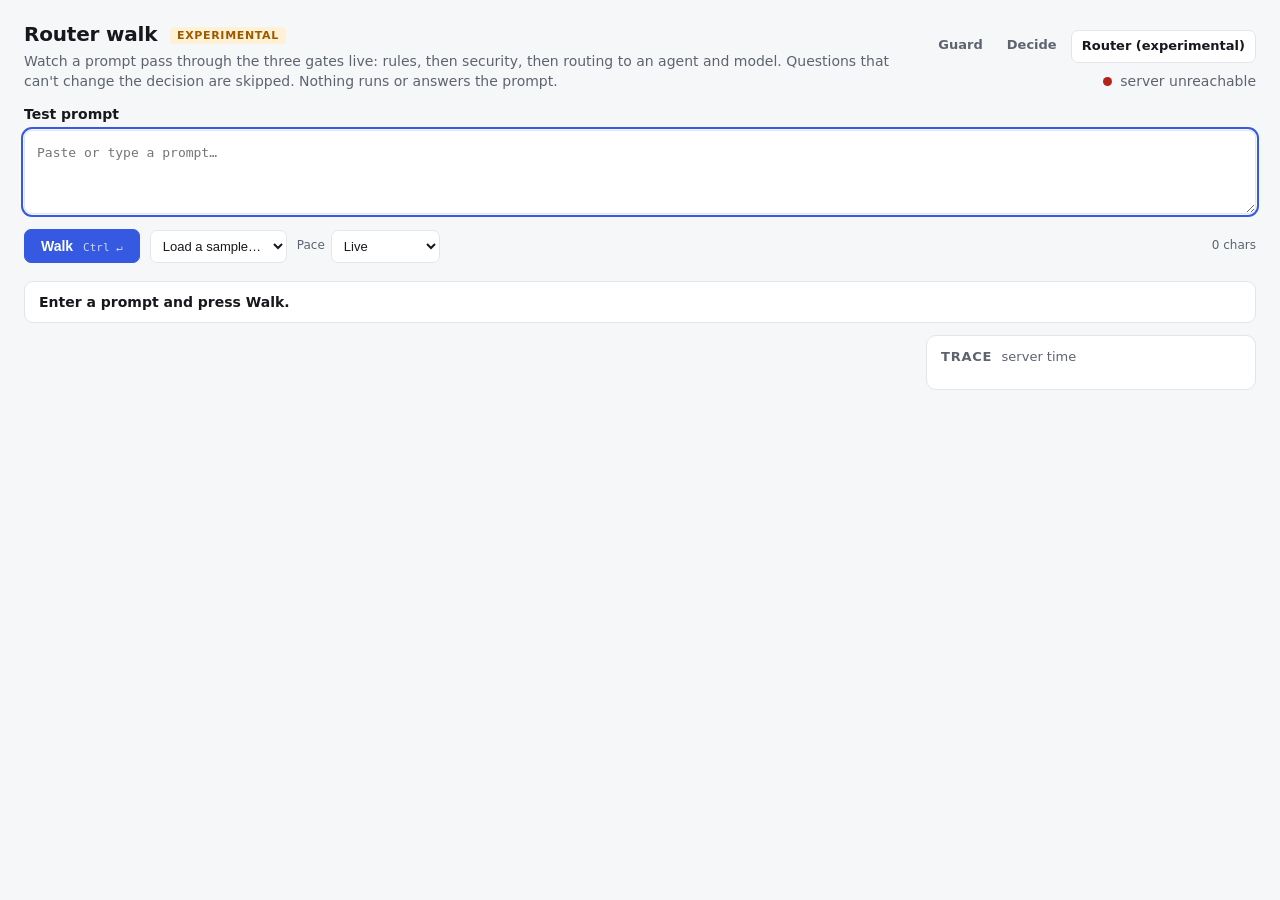
==== warden/testbed/static/walk.html @ e6495eb8 "warden: local guard and decision engine for AI agents Guard (prompt / content / outbound boundaries)" ====
<!doctype html>
<html lang="en">
<head>
<meta charset="utf-8">
<meta name="viewport" content="width=device-width, initial-scale=1">
<title>Warden Router</title>
<link rel="stylesheet" href="style.css">
<link rel="stylesheet" href="walk.css">
<link rel="icon" href="favicon.svg" type="image/svg+xml">
<script src="common.js" defer></script>
<script src="walk.js" defer></script>
</head>
<body>
<header class="top">
  <div class="brand">
    <h1>Router walk <span class="tag">experimental</span></h1>
    <p class="sub">Watch a prompt pass through the three gates live: rules, then security, then routing to an agent and model. Questions that can't change the decision are skipped. Nothing runs or answers the prompt.</p>
  </div>
  <div class="top-right">
    <nav class="nav" data-page="router"></nav>
    <div class="status" id="status"><span class="dot"></span><span id="status-text">checking lev…</span></div>
  </div>
</header>

<main>
  <section class="input">
    <label for="prompt" class="label">Test prompt</label>
    <textarea id="prompt" class="short" spellcheck="false" placeholder="Paste or type a prompt…" autofocus></textarea>
    <div class="row">
      <button id="run" type="button" class="primary">Walk <kbd>Ctrl ↵</kbd></button>
      <select id="samples" aria-label="Load a sample prompt"><option value="">Load a sample…</option></select>
      <label class="pace">Pace
        <select id="pace">
          <option value="60">Live</option>
          <option value="350">Slow motion</option>
        </select>
      </label>
      <span class="meta" id="count">0 chars</span>
    </div>
    <p class="err" id="err" hidden></p>
  </section>

  <div class="now" id="now" aria-live="polite"><span class="spinner" hidden id="spin"></span><span id="now-text">Enter a prompt and press Walk.</span><span class="clock" id="clock"></span></div>

  <div class="walk">
    <div class="board" id="board"></div>
    <aside class="trace">
      <h2>Trace <span class="hint">server time</span></h2>
      <ol id="trace"></ol>
    </aside>
  </div>
</main>
</body>
</html>
---- warden/testbed/static/style.css ----
:root {
  --bg: #f6f7f9; --panel: #ffffff; --ink: #16181d; --muted: #5d6470; --line: #e2e5ea;
  --accent: #3559e0; --accent-ink: #ffffff; --track: #eceef2;
  --ok: #1d7a46; --ok-bg: #e3f4ea; --warn: #9a5b00; --warn-bg: #fff1d6; --bad: #b42318; --bad-bg: #fde7e5;
  --info: #475467; --info-bg: #eef0f4; --local: #0f766e; --sub: #6d28d9; --free: #b45309;
  --mono: ui-monospace, "JetBrains Mono", "SFMono-Regular", Menlo, monospace;
}
@media (prefers-color-scheme: dark) {
  :root {
    --bg: #0f1115; --panel: #171a21; --ink: #e7e9ee; --muted: #9aa3b2; --line: #2a2f3a;
    --accent: #7c9cff; --accent-ink: #0f1115; --track: #232833;
    --ok: #5fd39a; --ok-bg: #12301f; --warn: #f5b84a; --warn-bg: #33270f; --bad: #ff7a6e; --bad-bg: #3a1513;
    --info: #b3bccb; --info-bg: #222733; --local: #4fd1c5; --sub: #b794f6; --free: #f6ad55;
  }
}
* { box-sizing: border-box; }
body { margin: 0; background: var(--bg); color: var(--ink); font: 14px/1.45 system-ui, -apple-system, "Segoe UI", sans-serif; }
.top { display: flex; justify-content: space-between; align-items: flex-end; gap: 16px; padding: 20px 24px 12px; max-width: 1280px; margin: 0 auto; }
h1 { margin: 0; font-size: 20px; letter-spacing: -0.01em; }
.sub { margin: 2px 0 0; color: var(--muted); }
.top-right { display: flex; flex-direction: column; align-items: flex-end; gap: 8px; }
.status { display: flex; align-items: center; gap: 8px; color: var(--muted); white-space: nowrap; }
.dot { width: 9px; height: 9px; border-radius: 50%; background: var(--muted); }
.status.up .dot { background: var(--ok); } .status.down .dot { background: var(--bad); }
main { max-width: 1280px; margin: 0 auto; padding: 0 24px 48px; }
.label { display: block; font-weight: 600; margin-bottom: 6px; }
textarea { width: 100%; min-height: 140px; resize: vertical; padding: 12px; border: 1px solid var(--line); border-radius: 8px;
  background: var(--panel); color: var(--ink); font: 13px/1.5 var(--mono); }
textarea:focus, select:focus, button:focus-visible { outline: 2px solid var(--accent); outline-offset: 1px; }
.row { display: flex; gap: 10px; align-items: center; margin-top: 10px; flex-wrap: wrap; }
button { background: var(--panel); color: var(--ink); border: 1px solid var(--line); border-radius: 7px; padding: 7px 14px; font-weight: 600; cursor: pointer; font-size: 13.5px; }
button:hover { border-color: var(--accent); }
button.primary { background: var(--accent); color: var(--accent-ink); border-color: var(--accent); padding: 8px 16px; font-size: 14px; }
button:disabled { opacity: .55; cursor: progress; }
kbd { font: 11px var(--mono); opacity: .75; margin-left: 6px; }
select { background: var(--panel); color: var(--ink); border: 1px solid var(--line); border-radius: 7px; padding: 7px 8px; font-size: 13px; max-width: 100%; }
.meta { color: var(--muted); font-size: 12px; margin-left: auto; }
.err { color: var(--bad); background: var(--bad-bg); padding: 8px 12px; border-radius: 7px; }

#out { margin-top: 22px; }
.verdict { display: grid; grid-template-columns: repeat(4, minmax(0, 1fr)); gap: 1px; background: var(--line); border: 1px solid var(--line); border-radius: 10px; overflow: hidden; }
.v-block { background: var(--panel); padding: 12px 16px; display: flex; flex-direction: column; gap: 2px; min-width: 0; }
.k { font-size: 11px; text-transform: uppercase; letter-spacing: .06em; color: var(--muted); font-weight: 600; }
.v { font-size: 18px; font-weight: 700; overflow-wrap: anywhere; }
.v.small { font-size: 13px; font-weight: 500; color: var(--muted); }
.pill { display: inline-block; padding: 1px 10px; border-radius: 999px; font-size: 15px; }
.s-allow { color: var(--ok); background: var(--ok-bg); } .s-review { color: var(--warn); background: var(--warn-bg); } .s-block { color: var(--bad); background: var(--bad-bg); }
.r-local { color: var(--local); } .r-subscription { color: var(--sub); } .r-free { color: var(--free); } .r-blocked { color: var(--bad); }
.reasons { margin: 12px 0 0; padding-left: 20px; color: var(--muted); }
.reasons li { margin: 2px 0; }
.hidden-text { margin-top: 12px; padding: 10px 12px; border-radius: 8px; background: var(--bad-bg); color: var(--bad); }
.hidden-text code { display: block; margin-top: 4px; font: 12px var(--mono); white-space: pre-wrap; overflow-wrap: anywhere; color: var(--ink); }

.grid { display: grid; grid-template-columns: repeat(4, minmax(0, 1fr)); gap: 14px; margin-top: 16px; }
.card { background: var(--panel); border: 1px solid var(--line); border-radius: 10px; padding: 14px 16px; min-width: 0; }
.card.wide { margin-top: 14px; }
h2 { margin: 0 0 10px; font-size: 13px; text-transform: uppercase; letter-spacing: .06em; color: var(--muted); }
h3 { margin: 16px 0 8px; font-size: 12px; color: var(--muted); font-weight: 600; }
.hint { font-weight: 400; text-transform: none; letter-spacing: 0; margin-left: 4px; }
.big { font-size: 20px; font-weight: 700; margin-bottom: 8px; }
.big small { font-size: 12px; color: var(--muted); font-weight: 500; margin-left: 6px; }

.bar { display: grid; grid-template-columns: minmax(0, 1fr) 90px 38px; gap: 8px; align-items: center; margin: 5px 0; font-size: 12.5px; }
.bars.two { display: grid; grid-template-columns: repeat(2, minmax(0, 1fr)); column-gap: 24px; }
.bar .name { overflow: hidden; text-overflow: ellipsis; white-space: nowrap; }
.track { height: 6px; background: var(--track); border-radius: 3px; overflow: hidden; }
.fill { display: block; height: 100%; background: var(--accent); border-radius: 3px; }
.fill.warn { background: var(--warn); } .fill.bad { background: var(--bad); } .fill.ok { background: var(--ok); }
.num { text-align: right; font-variant-numeric: tabular-nums; color: var(--muted); font-size: 12px; }

.dim { margin: 0 0 10px; }
.dim-head { display: flex; justify-content: space-between; font-size: 12.5px; }
.dim-head b { font-weight: 600; }
.scale { position: relative; height: 6px; background: var(--track); border-radius: 3px; margin: 5px 0 3px; }
.scale .fill { position: absolute; left: 0; top: 0; }
.dim-text { font-size: 12px; color: var(--muted); }

.chips { display: flex; flex-wrap: wrap; gap: 6px; }
.chip { border: 1px solid var(--line); border-radius: 999px; padding: 3px 10px; font-size: 12.5px; display: inline-flex; gap: 6px; align-items: baseline; }
.chip.primary { border-color: var(--accent); color: var(--accent); font-weight: 600; }
.chip .p { color: var(--muted); font-size: 11px; font-weight: 400; }

.need { display: flex; justify-content: space-between; align-items: center; padding: 6px 0; border-bottom: 1px solid var(--line); font-size: 13px; }
.need:last-child { border-bottom: 0; }
.yes { color: var(--ok); font-weight: 700; } .no { color: var(--muted); }

.scroll { overflow-x: auto; }
.tbl { width: 100%; border-collapse: collapse; font-size: 12.5px; }
.tbl th { text-align: left; font-weight: 600; color: var(--muted); padding: 6px 8px; border-bottom: 1px solid var(--line); white-space: nowrap; }
.tbl td { padding: 7px 8px; border-bottom: 1px solid var(--line); vertical-align: top; }
.tbl tr:last-child td { border-bottom: 0; }
.tbl .n { text-align: right; font-variant-numeric: tabular-nums; }
.tbl code { font: 11.5px var(--mono); white-space: pre-wrap; overflow-wrap: anywhere; }
.tbl tr.chosen td { background: color-mix(in srgb, var(--accent) 10%, transparent); font-weight: 600; }
.tbl tr.ineligible td { opacity: .5; }
.sev { display: inline-block; font-size: 11px; font-weight: 700; text-transform: uppercase; padding: 1px 7px; border-radius: 4px; letter-spacing: .03em; }
.sev-critical, .sev-high { color: var(--bad); background: var(--bad-bg); }
.sev-medium { color: var(--warn); background: var(--warn-bg); }
.sev-low, .sev-info { color: var(--info); background: var(--info-bg); }
.src { font: 11px var(--mono); color: var(--muted); }
.detail { color: var(--muted); font-size: 12px; }
.empty { color: var(--muted); }
.raw summary { cursor: pointer; font-weight: 600; color: var(--muted); }
.raw pre { font: 11.5px/1.45 var(--mono); overflow: auto; max-height: 520px; margin: 10px 0 0; }

@media (max-width: 1000px) { .grid { grid-template-columns: repeat(2, minmax(0, 1fr)); } }
@media (max-width: 640px) {
  .top { flex-direction: column; align-items: flex-start; padding: 16px; }
  .top-right { align-items: flex-start; }
  main { padding: 0 16px 40px; }
  .grid, .verdict, .bars.two { grid-template-columns: minmax(0, 1fr); }
  .meta { margin-left: 0; }
}

/* Gates (shared by both pages) */
.grid.three { grid-template-columns: repeat(3, minmax(0, 1fr)); }
.gates { display: grid; grid-template-columns: repeat(3, minmax(0, 1fr)); gap: 10px; margin-top: 14px; }
.gatecard { border: 1px solid var(--line); border-radius: 9px; padding: 10px 12px; background: var(--panel); display: flex; flex-direction: column; gap: 2px; font-size: 13px; }
.gatecard b { font-size: 11px; text-transform: uppercase; letter-spacing: .06em; color: var(--muted); }
.gatecard span:nth-child(2) { font-weight: 700; text-transform: uppercase; }
.gatecard.g-allow span:nth-child(2), .gatecard.g-done span:nth-child(2) { color: var(--ok); }
.gatecard.g-review span:nth-child(2) { color: var(--warn); }
.gatecard.g-block { border-color: var(--bad); background: var(--bad-bg); }
.gatecard.g-block span:nth-child(2) { color: var(--bad); }
.gatecard.skipped { opacity: .5; border-style: dashed; }
.gatecard.skipped span { font-weight: 400; text-transform: none; color: var(--muted); }
@media (max-width: 1000px) { .grid.three { grid-template-columns: minmax(0, 1fr); } }
@media (max-width: 640px) { .gates { grid-template-columns: minmax(0, 1fr); } }

/* warden test bed */
.seg { display: inline-flex; border: 1px solid var(--line); border-radius: 8px; overflow: hidden; margin-bottom: 6px; }
.seg button { border: 0; border-radius: 0; background: var(--panel); color: var(--muted); padding: 7px 16px; }
.seg button + button { border-left: 1px solid var(--line); }
.seg button[aria-checked="true"] { background: var(--accent); color: var(--accent-ink); }
.hint-line { margin: 0 0 12px; color: var(--muted); font-size: 12.5px; }
.check { display: inline-flex; align-items: center; gap: 6px; color: var(--muted); font-size: 12.5px; }
.cli { margin: 8px 0 0; font: 12px var(--mono); color: var(--muted); overflow-wrap: anywhere; }
.redacted { font: 12.5px/1.5 var(--mono); white-space: pre-wrap; overflow-wrap: anywhere; background: var(--bg); border: 1px solid var(--line); border-radius: 7px; padding: 10px 12px; margin: 0 0 10px; max-height: 320px; overflow: auto; }
.feedback .row { margin-top: 0; }
.feedback input[type=text] { flex: 1; min-width: 160px; background: var(--panel); color: var(--ink); border: 1px solid var(--line); border-radius: 7px; padding: 7px 10px; font-size: 13px; }
.meta-l { color: var(--muted); font-size: 12.5px; margin-left: 6px; }
.form-grid { display: grid; grid-template-columns: 170px minmax(0, 1fr); gap: 8px 14px; align-items: center; margin: 12px 0 14px; }
.form-grid .label { margin: 0; }
.form-grid input[type=text], .form-grid select { background: var(--panel); color: var(--ink); border: 1px solid var(--line); border-radius: 7px; padding: 7px 10px; font-size: 13.5px; width: 100%; }
.form-grid textarea { min-height: 90px; }
textarea:disabled { opacity: .45; }
.verdict.three-col { grid-template-columns: repeat(3, minmax(0, 1fr)); }
.tag { font-size: 11px; font-weight: 700; text-transform: uppercase; letter-spacing: .06em; color: var(--warn); background: var(--warn-bg); padding: 2px 7px; border-radius: 4px; vertical-align: middle; margin-left: 6px; }
td.conf { width: 220px; }
td.conf .bar { grid-template-columns: 0 1fr 38px; margin: 0; }
.gatecard.g-allow span:nth-child(2) { color: var(--ok); }
@media (max-width: 640px) { .form-grid { grid-template-columns: minmax(0, 1fr); } .verdict.three-col { grid-template-columns: minmax(0, 1fr); } }
---- warden/testbed/static/walk.css ----
/* Matrix walk. Builds on the tokens in style.css. */
:root { --heat: var(--accent); --heat-bad: var(--bad); --pend: var(--track); }

.nav { display: flex; gap: 4px; }
.nav a { white-space: nowrap; color: var(--muted); text-decoration: none; padding: 6px 10px; border-radius: 7px; font-weight: 600; font-size: 13px; }
.nav a[aria-current="page"] { color: var(--ink); background: var(--panel); border: 1px solid var(--line); }
.nav a:hover { color: var(--ink); }
textarea.short { min-height: 84px; }
.pace { display: inline-flex; align-items: center; gap: 6px; color: var(--muted); font-size: 12px; }

.now { display: flex; align-items: center; gap: 10px; margin: 18px 0 12px; padding: 10px 14px; border: 1px solid var(--line);
  border-radius: 9px; background: var(--panel); font-weight: 600; min-height: 42px; position: sticky; top: 8px; z-index: 5; }
.now .clock { margin-left: auto; font: 12px var(--mono); color: var(--muted); font-weight: 400; }
.spinner { width: 12px; height: 12px; border-radius: 50%; border: 2px solid var(--line); border-top-color: var(--accent); animation: spin .7s linear infinite; flex: none; }
@keyframes spin { to { transform: rotate(360deg); } }

.walk { display: grid; grid-template-columns: minmax(0, 1fr) 330px; gap: 16px; align-items: start; }
.trace { position: sticky; top: 66px; background: var(--panel); border: 1px solid var(--line); border-radius: 10px; padding: 12px 14px; max-height: calc(100vh - 84px); overflow: auto; }
.trace ol { list-style: none; margin: 0; padding: 0; font: 11.5px/1.5 var(--mono); }
.trace li { display: grid; grid-template-columns: 62px minmax(0, 1fr); gap: 8px; padding: 2px 0; border-bottom: 1px dashed var(--line); animation: fadein .25s ease; }
.trace li .t { color: var(--muted); text-align: right; }
.trace li.bad { color: var(--bad); } .trace li.warn { color: var(--warn); } .trace li.ok { color: var(--ok); }
.trace li.st { color: var(--accent); font-weight: 700; border-bottom: 0; padding-top: 6px; }

/* Stage stepper */
.board { position: relative; padding-left: 34px; }
.board::before { content: ""; position: absolute; left: 11px; top: 14px; bottom: 14px; width: 2px; background: var(--line); }
.stage { position: relative; background: var(--panel); border: 1px solid var(--line); border-radius: 10px; padding: 12px 14px 14px; margin-bottom: 12px;
  transition: border-color .25s, box-shadow .25s, opacity .25s; opacity: .55; }
.stage::before { content: attr(data-n); position: absolute; left: -34px; top: 10px; width: 24px; height: 24px; border-radius: 50%;
  background: var(--bg); border: 2px solid var(--line); color: var(--muted); font: 700 11px/20px system-ui; text-align: center; transition: all .25s; }
.stage.active { opacity: 1; border-color: var(--accent); box-shadow: 0 0 0 3px color-mix(in srgb, var(--accent) 18%, transparent); }
.stage.active::before { border-color: var(--accent); color: var(--accent); background: var(--panel); }
.stage.done { opacity: 1; }
.stage.done::before { background: var(--accent); border-color: var(--accent); color: var(--accent-ink); content: "✓"; }
.stage.skipped { opacity: .4; }
.stage-head { display: flex; align-items: baseline; gap: 10px; margin-bottom: 10px; }
.stage-head h2 { margin: 0; }
.stage-head .sub2 { color: var(--muted); font-size: 12px; }
.stage-head .ms { margin-left: auto; font: 11.5px var(--mono); color: var(--muted); }

/* Tiles (choice / noul / rule families) */
.tiles { display: grid; grid-template-columns: repeat(4, minmax(0, 1fr)); gap: 6px; }
.tiles.cols-3 { grid-template-columns: repeat(3, minmax(0, 1fr)); }
.tiles.cols-8 { grid-template-columns: repeat(8, minmax(0, 1fr)); }
.tile { --p: 0; position: relative; border: 1px solid var(--line); border-radius: 7px; padding: 7px 8px; min-height: 48px; overflow: hidden;
  background: color-mix(in srgb, var(--heat) calc(var(--p) * 70%), var(--panel)); transition: background .45s ease, border-color .3s, transform .3s; }
.tile .tl { font-size: 12px; font-weight: 600; line-height: 1.25; display: block; overflow-wrap: anywhere; }
.tile .tv { font: 11px var(--mono); color: var(--muted); display: block; margin-top: 3px; }
.tile.hot .tv { color: var(--ink); }
.tile.win { border-color: var(--accent); border-width: 2px; padding: 6px 7px; transform: scale(1.03); }
.tile.win::after { content: "◆"; position: absolute; right: 6px; top: 4px; color: var(--accent); font-size: 10px; }
.tile.risk { background: color-mix(in srgb, var(--heat-bad) calc(var(--p) * 75%), var(--panel)); }
.tile.risk.win { border-color: var(--bad); }
.tile.risk.win::after { color: var(--bad); content: "!"; font-weight: 800; }
.tile.yes { border-color: var(--ok); }
.tile.clean .tv { color: var(--ok); }
.tile.sev-critical, .tile.sev-high { border-color: var(--bad); background: var(--bad-bg); }
.tile.sev-medium { border-color: var(--warn); background: var(--warn-bg); }
.tile.sev-low, .tile.sev-info { border-color: var(--info); }
.asking { animation: pulse 0.9s ease-in-out infinite; }
@keyframes pulse { 0%, 100% { box-shadow: 0 0 0 0 color-mix(in srgb, var(--accent) 0%, transparent); }
  50% { box-shadow: 0 0 0 3px color-mix(in srgb, var(--accent) 45%, transparent); } }
@keyframes fadein { from { opacity: 0; transform: translateY(-2px); } to { opacity: 1; transform: none; } }

/* Dimension matrix: rows = dimensions, columns = levels */
.dmx { display: grid; grid-template-columns: 130px repeat(5, minmax(0, 1fr)) 54px; gap: 4px; align-items: stretch; }
.dmx .h { font: 600 10.5px system-ui; color: var(--muted); text-transform: uppercase; letter-spacing: .05em; text-align: center; padding-bottom: 2px; }
.dmx .rl { font-size: 12.5px; font-weight: 600; display: flex; align-items: center; border-radius: 6px; padding: 0 6px; }
.dmx .cell { --p: 0; border-radius: 5px; border: 1px solid var(--line); min-height: 34px; padding: 3px 5px; font: 10.5px/1.25 system-ui; color: var(--muted);
  background: color-mix(in srgb, var(--heat) calc(var(--p) * 80%), var(--panel)); transition: background .45s; overflow: hidden; }
.dmx .cell.argmax { border-color: var(--accent); color: var(--ink); }
.dmx .sc { font: 700 13px var(--mono); display: flex; align-items: center; justify-content: flex-end; }
.dmx .ev { grid-column: 2 / 7; height: 6px; position: relative; background: var(--track); border-radius: 3px; margin: -1px 0 6px; }
.dmx .ev i { position: absolute; top: -3px; width: 12px; height: 12px; border-radius: 50%; background: var(--accent); border: 2px solid var(--panel);
  left: calc(var(--x, 0) * 100% - 6px); transition: left .5s ease; opacity: 0; }
.dmx .ev.on i { opacity: 1; }
.dmx .spacer { grid-column: 1; } .dmx .spacer2 { grid-column: 7; }

/* Chunk sweep */
.chunks { display: flex; gap: 4px; margin-top: 10px; align-items: center; flex-wrap: wrap; }
.chunks .lbl { font-size: 12px; color: var(--muted); margin-right: 6px; }
.chunks .c { --p: 0; width: 34px; height: 22px; border-radius: 4px; border: 1px solid var(--line); font: 10px/20px var(--mono); text-align: center;
  background: color-mix(in srgb, var(--heat-bad) calc(var(--p) * 80%), var(--panel)); transition: background .4s; }

/* Verdict gate */
.gate { display: grid; grid-template-columns: repeat(3, minmax(0, 1fr)); gap: 8px; }
.gate div { border: 1px solid var(--line); border-radius: 8px; padding: 12px; text-align: center; font-weight: 800; letter-spacing: .08em; color: var(--muted); transition: all .35s; }
.gate div small { display: block; font-weight: 500; letter-spacing: 0; font-size: 11.5px; margin-top: 2px; }
.gate .lit.allow { color: var(--ok); background: var(--ok-bg); border-color: var(--ok); transform: scale(1.03); }
.gate .lit.review { color: var(--warn); background: var(--warn-bg); border-color: var(--warn); transform: scale(1.03); }
.gate .lit.block { color: var(--bad); background: var(--bad-bg); border-color: var(--bad); transform: scale(1.03); }
.gate-why { margin: 8px 0 0; font-size: 12px; color: var(--muted); }

/* Routing matrix */
.rmx { width: 100%; border-collapse: separate; border-spacing: 0 4px; font-size: 12.5px; }
.rmx th { text-align: left; font-weight: 600; color: var(--muted); padding: 2px 8px; font-size: 11px; text-transform: uppercase; letter-spacing: .05em; white-space: nowrap; }
.rmx td { padding: 7px 8px; background: var(--bg); border-top: 1px solid var(--line); border-bottom: 1px solid var(--line); transition: background .35s, opacity .35s; }
.rmx td:first-child { border-left: 1px solid var(--line); border-radius: 7px 0 0 7px; font-weight: 600; }
.rmx td:last-child { border-right: 1px solid var(--line); border-radius: 0 7px 7px 0; }
.rmx tr.pending td { opacity: .35; }
.rmx tr.scoring td { background: color-mix(in srgb, var(--accent) 10%, var(--panel)); }
.rmx tr.muted td { opacity: .45; }
.rmx tr.out td { opacity: .5; text-decoration: line-through; text-decoration-color: var(--bad); }
.rmx tr.out td.why { text-decoration: none; color: var(--bad); }
.rmx tr.win td { background: color-mix(in srgb, var(--accent) 16%, var(--panel)); border-color: var(--accent); }
.rmx .n { text-align: right; font-variant-numeric: tabular-nums; }
.capbar { display: inline-block; vertical-align: middle; position: relative; height: 10px; width: 120px; background: var(--track); border-radius: 5px; }
.capbar .c { position: absolute; left: 0; top: 0; bottom: 0; border-radius: 5px; background: var(--ok); width: 0; transition: width .5s ease; }
.capbar .c.short { background: var(--warn); }
.capbar .nd { position: absolute; top: -3px; bottom: -3px; width: 2px; background: var(--ink); left: 0; transition: left .5s ease; }
.fitbar { display: inline-block; height: 8px; border-radius: 4px; background: var(--accent); vertical-align: middle; margin-right: 6px; width: 0; transition: width .5s ease; }
.decision { margin-top: 10px; padding: 12px 14px; border-radius: 9px; border: 1px dashed var(--line); font-weight: 700; font-size: 16px; color: var(--muted); }
.decision.local { border: 1px solid var(--local); color: var(--local); background: color-mix(in srgb, var(--local) 10%, var(--panel)); }
.decision.subscription { border: 1px solid var(--sub); color: var(--sub); background: color-mix(in srgb, var(--sub) 10%, var(--panel)); }
.decision.free { border: 1px solid var(--free); color: var(--free); background: color-mix(in srgb, var(--free) 10%, var(--panel)); }
.decision.blocked { border: 1px solid var(--bad); color: var(--bad); background: var(--bad-bg); }
.decision ul { margin: 6px 0 0; padding-left: 18px; font-weight: 400; font-size: 12.5px; color: var(--muted); }
.scroll-x { overflow-x: auto; }

@media (max-width: 1100px) { .walk { grid-template-columns: minmax(0, 1fr); } .trace { position: static; max-height: 320px; } }
@media (max-width: 700px) {
  .tiles, .tiles.cols-8 { grid-template-columns: repeat(2, minmax(0, 1fr)); }
  .tiles.cols-3 { grid-template-columns: minmax(0, 1fr); }
  .dmx { grid-template-columns: 82px repeat(5, minmax(0, 1fr)) 40px; }
  .dmx .cell { font-size: 0; min-height: 26px; }
  .board { padding-left: 0; } .board::before, .stage::before { display: none; }
  .nav { align-self: stretch; }
}
@media (prefers-reduced-motion: reduce) { *, *::before, *::after { animation: none !important; transition: none !important; } }

/* Gated board */
.tiles.cols-5 { grid-template-columns: repeat(5, minmax(0, 1fr)); }
.gatehead { display: flex; align-items: baseline; gap: 12px; margin: 18px 0 8px; font: 700 12px system-ui; text-transform: uppercase;
  letter-spacing: .08em; color: var(--muted); position: relative; }
.gatehead:first-child { margin-top: 0; }
.gatehead .gstat { font: 500 11.5px var(--mono); text-transform: none; letter-spacing: 0; }
.gatehead.on { color: var(--ink); }
.gatehead.passed .gstat { color: var(--ok); }
.gatehead.stopped { color: var(--bad); } .gatehead.stopped .gstat { color: var(--bad); font-weight: 700; }
.gatehead.skippedgate { opacity: .55; }
.skipnote { margin: -4px 0 8px; font-size: 12px; color: var(--muted); font-style: italic; }
.stage.skipped .stage-body { display: none; }
.stage.skipped::before { content: "–"; }
.tile.big-tile { min-height: 64px; max-width: 320px; }
.tile.big-tile .tv { font-size: 15px; font-weight: 700; }
.minichips { display: flex; flex-wrap: wrap; gap: 3px; }
.minichips span { font-size: 11px; padding: 1px 6px; border-radius: 4px; border: 1px solid var(--line); color: var(--muted); white-space: nowrap; }
.minichips span.hit { border-color: var(--accent); color: var(--accent); font-weight: 700; }
.rmx.agents td { vertical-align: top; }
.chunks .c.skipc { opacity: .3; text-decoration: line-through; }
.decision .via { font: 500 12.5px var(--mono); margin-top: 4px; }
@media (max-width: 700px) { .tiles.cols-5 { grid-template-columns: repeat(2, minmax(0, 1fr)); } }
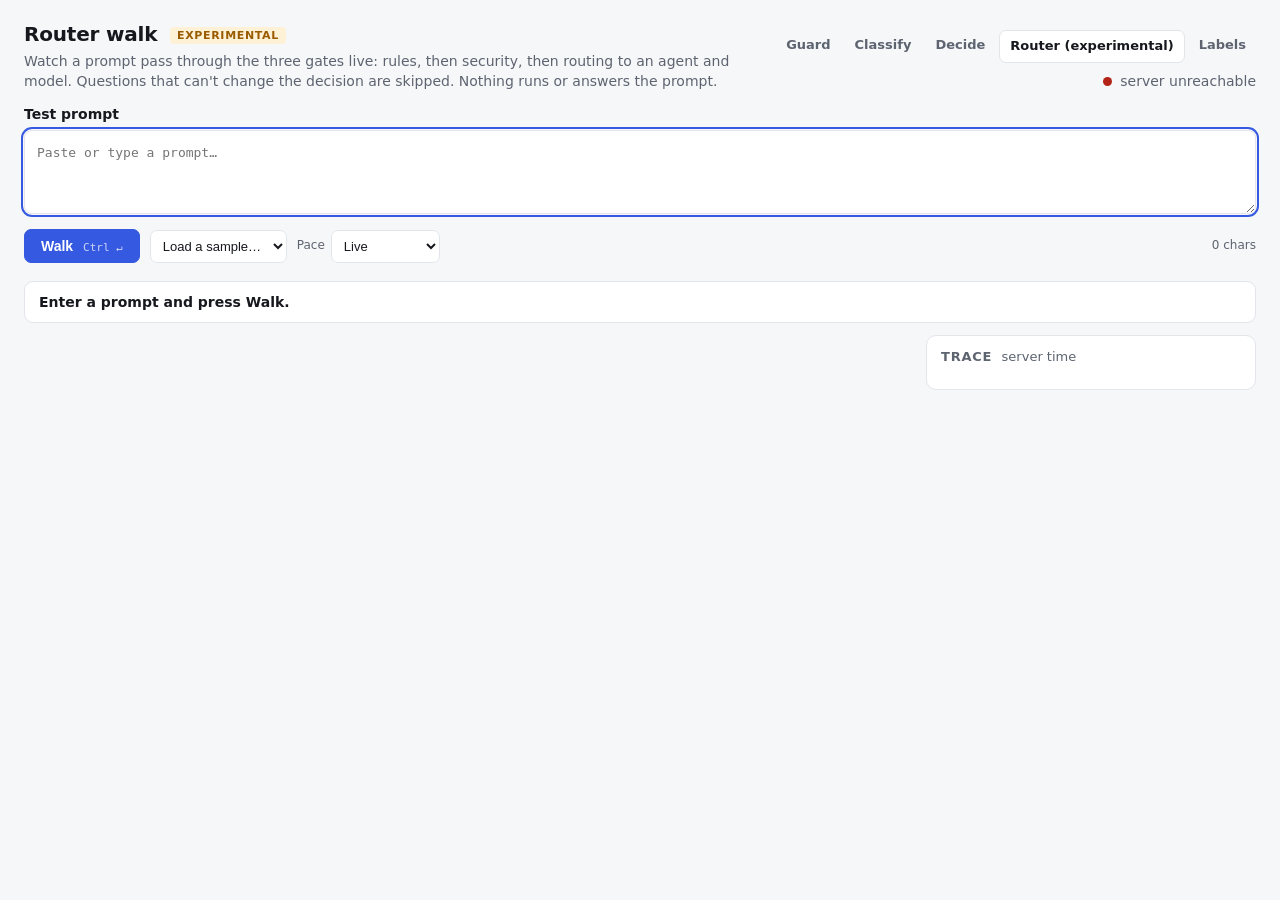
==== commit 6415f887: "routing labels: seed set, label page, router feedback, eval script - evals/routing/seed.jsonl: 100 p" ====
--- a/warden/testbed/static/walk.html
+++ b/warden/testbed/static/walk.html
@@ -49,6 +49,17 @@
       <ol id="trace"></ol>
     </aside>
   </div>
+
+  <article class="card wide feedback" id="rfb" hidden>
+    <h2>Was this route right? <span class="hint">saved as a routing label (text included); see Labels</span></h2>
+    <div class="row" id="rfb-tier"></div>
+    <div class="row" id="rfb-wf"></div>
+    <div class="row">
+      <input type="text" id="rfb-note" placeholder="optional note" maxlength="500" aria-label="Routing feedback note">
+      <button type="button" id="rfb-save" class="primary">Save label</button>
+    </div>
+    <p class="detail" id="rfb-msg"></p>
+  </article>
 </main>
 </body>
 </html>
--- a/warden/testbed/static/style.css
+++ b/warden/testbed/static/style.css
@@ -150,3 +150,7 @@
 td.conf .bar { grid-template-columns: 0 1fr 38px; margin: 0; }
 .gatecard.g-allow span:nth-child(2) { color: var(--ok); }
 @media (max-width: 640px) { .form-grid { grid-template-columns: minmax(0, 1fr); } .verdict.three-col { grid-template-columns: minmax(0, 1fr); } }
+button.fb[aria-pressed="true"] { background: var(--accent); color: var(--accent-ink); border-color: var(--accent); }
+button.fb:disabled { cursor: not-allowed; }
+#controls .row { flex-wrap: wrap; }
+#all tbody tr { cursor: pointer; }
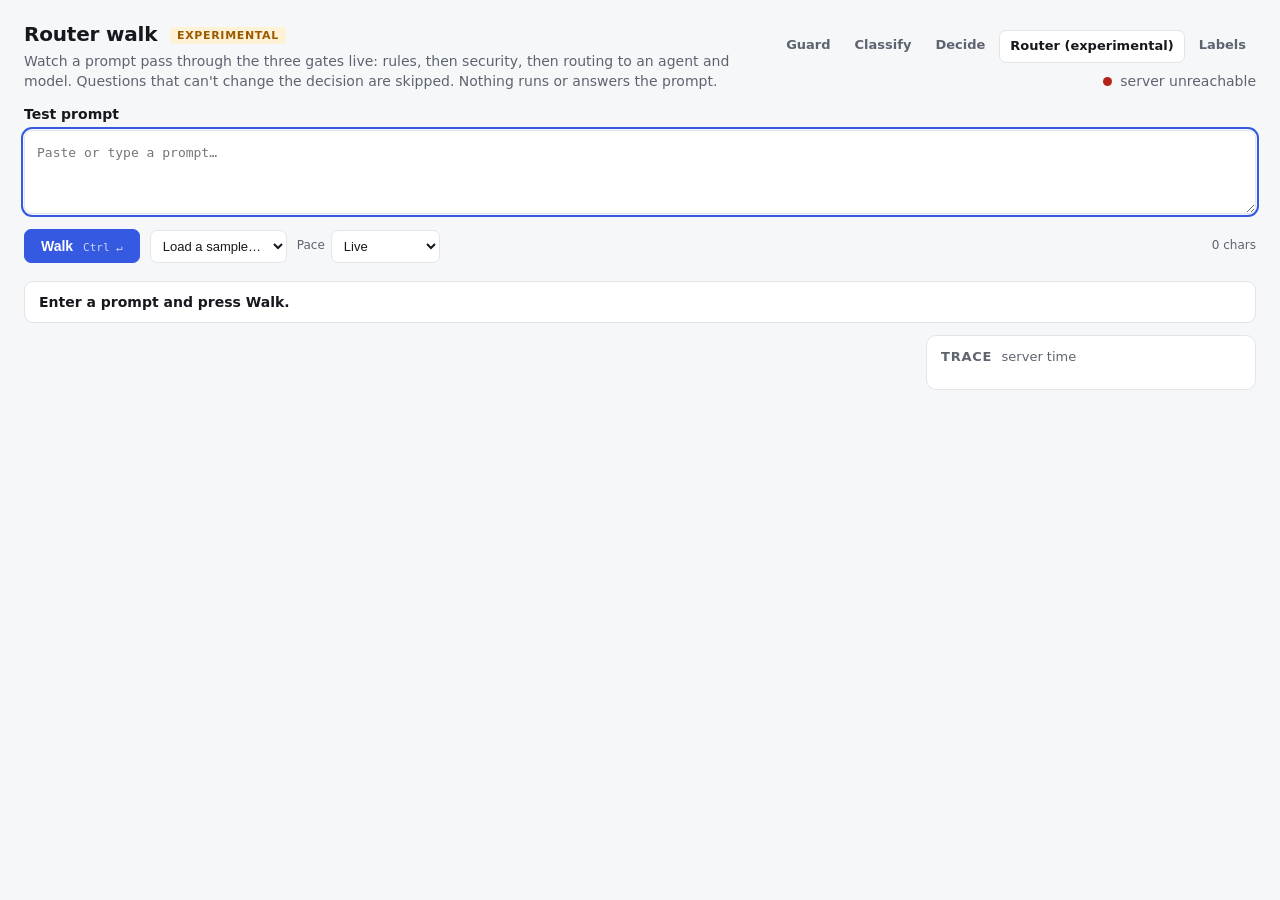
==== commit d055d37a: "Router: iris workflow and Sully hand-offs (Iris, Scout); skill section on routing; test bed tweaks C" ====
--- a/warden/testbed/static/walk.html
+++ b/warden/testbed/static/walk.html
@@ -31,7 +31,7 @@
       <select id="samples" aria-label="Load a sample prompt"><option value="">Load a sample…</option></select>
       <label class="pace">Pace
         <select id="pace">
-          <option value="60">Live</option>
+          <option value="0">Live</option>
           <option value="350">Slow motion</option>
         </select>
       </label>
--- a/warden/testbed/static/walk.css
+++ b/warden/testbed/static/walk.css
@@ -17,7 +17,7 @@
 .walk { display: grid; grid-template-columns: minmax(0, 1fr) 330px; gap: 16px; align-items: start; }
 .trace { position: sticky; top: 66px; background: var(--panel); border: 1px solid var(--line); border-radius: 10px; padding: 12px 14px; max-height: calc(100vh - 84px); overflow: auto; }
 .trace ol { list-style: none; margin: 0; padding: 0; font: 11.5px/1.5 var(--mono); }
-.trace li { display: grid; grid-template-columns: 62px minmax(0, 1fr); gap: 8px; padding: 2px 0; border-bottom: 1px dashed var(--line); animation: fadein .25s ease; }
+.trace li { display: grid; grid-template-columns: 62px minmax(0, 1fr); gap: 8px; padding: 2px 0; border-bottom: 1px dashed var(--line); animation: fadein .125s ease; }
 .trace li .t { color: var(--muted); text-align: right; }
 .trace li.bad { color: var(--bad); } .trace li.warn { color: var(--warn); } .trace li.ok { color: var(--ok); }
 .trace li.st { color: var(--accent); font-weight: 700; border-bottom: 0; padding-top: 6px; }
@@ -26,9 +26,9 @@
 .board { position: relative; padding-left: 34px; }
 .board::before { content: ""; position: absolute; left: 11px; top: 14px; bottom: 14px; width: 2px; background: var(--line); }
 .stage { position: relative; background: var(--panel); border: 1px solid var(--line); border-radius: 10px; padding: 12px 14px 14px; margin-bottom: 12px;
-  transition: border-color .25s, box-shadow .25s, opacity .25s; opacity: .55; }
+  transition: border-color .125s, box-shadow .125s, opacity .125s; opacity: .55; }
 .stage::before { content: attr(data-n); position: absolute; left: -34px; top: 10px; width: 24px; height: 24px; border-radius: 50%;
-  background: var(--bg); border: 2px solid var(--line); color: var(--muted); font: 700 11px/20px system-ui; text-align: center; transition: all .25s; }
+  background: var(--bg); border: 2px solid var(--line); color: var(--muted); font: 700 11px/20px system-ui; text-align: center; transition: all .125s; }
 .stage.active { opacity: 1; border-color: var(--accent); box-shadow: 0 0 0 3px color-mix(in srgb, var(--accent) 18%, transparent); }
 .stage.active::before { border-color: var(--accent); color: var(--accent); background: var(--panel); }
 .stage.done { opacity: 1; }
@@ -44,7 +44,7 @@
 .tiles.cols-3 { grid-template-columns: repeat(3, minmax(0, 1fr)); }
 .tiles.cols-8 { grid-template-columns: repeat(8, minmax(0, 1fr)); }
 .tile { --p: 0; position: relative; border: 1px solid var(--line); border-radius: 7px; padding: 7px 8px; min-height: 48px; overflow: hidden;
-  background: color-mix(in srgb, var(--heat) calc(var(--p) * 70%), var(--panel)); transition: background .45s ease, border-color .3s, transform .3s; }
+  background: color-mix(in srgb, var(--heat) calc(var(--p) * 70%), var(--panel)); transition: background .225s ease, border-color .15s, transform .15s; }
 .tile .tl { font-size: 12px; font-weight: 600; line-height: 1.25; display: block; overflow-wrap: anywhere; }
 .tile .tv { font: 11px var(--mono); color: var(--muted); display: block; margin-top: 3px; }
 .tile.hot .tv { color: var(--ink); }
@@ -68,12 +68,12 @@
 .dmx .h { font: 600 10.5px system-ui; color: var(--muted); text-transform: uppercase; letter-spacing: .05em; text-align: center; padding-bottom: 2px; }
 .dmx .rl { font-size: 12.5px; font-weight: 600; display: flex; align-items: center; border-radius: 6px; padding: 0 6px; }
 .dmx .cell { --p: 0; border-radius: 5px; border: 1px solid var(--line); min-height: 34px; padding: 3px 5px; font: 10.5px/1.25 system-ui; color: var(--muted);
-  background: color-mix(in srgb, var(--heat) calc(var(--p) * 80%), var(--panel)); transition: background .45s; overflow: hidden; }
+  background: color-mix(in srgb, var(--heat) calc(var(--p) * 80%), var(--panel)); transition: background .225s; overflow: hidden; }
 .dmx .cell.argmax { border-color: var(--accent); color: var(--ink); }
 .dmx .sc { font: 700 13px var(--mono); display: flex; align-items: center; justify-content: flex-end; }
 .dmx .ev { grid-column: 2 / 7; height: 6px; position: relative; background: var(--track); border-radius: 3px; margin: -1px 0 6px; }
 .dmx .ev i { position: absolute; top: -3px; width: 12px; height: 12px; border-radius: 50%; background: var(--accent); border: 2px solid var(--panel);
-  left: calc(var(--x, 0) * 100% - 6px); transition: left .5s ease; opacity: 0; }
+  left: calc(var(--x, 0) * 100% - 6px); transition: left .25s ease; opacity: 0; }
 .dmx .ev.on i { opacity: 1; }
 .dmx .spacer { grid-column: 1; } .dmx .spacer2 { grid-column: 7; }
 
@@ -81,11 +81,11 @@
 .chunks { display: flex; gap: 4px; margin-top: 10px; align-items: center; flex-wrap: wrap; }
 .chunks .lbl { font-size: 12px; color: var(--muted); margin-right: 6px; }
 .chunks .c { --p: 0; width: 34px; height: 22px; border-radius: 4px; border: 1px solid var(--line); font: 10px/20px var(--mono); text-align: center;
-  background: color-mix(in srgb, var(--heat-bad) calc(var(--p) * 80%), var(--panel)); transition: background .4s; }
+  background: color-mix(in srgb, var(--heat-bad) calc(var(--p) * 80%), var(--panel)); transition: background .2s; }
 
 /* Verdict gate */
 .gate { display: grid; grid-template-columns: repeat(3, minmax(0, 1fr)); gap: 8px; }
-.gate div { border: 1px solid var(--line); border-radius: 8px; padding: 12px; text-align: center; font-weight: 800; letter-spacing: .08em; color: var(--muted); transition: all .35s; }
+.gate div { border: 1px solid var(--line); border-radius: 8px; padding: 12px; text-align: center; font-weight: 800; letter-spacing: .08em; color: var(--muted); transition: all .175s; }
 .gate div small { display: block; font-weight: 500; letter-spacing: 0; font-size: 11.5px; margin-top: 2px; }
 .gate .lit.allow { color: var(--ok); background: var(--ok-bg); border-color: var(--ok); transform: scale(1.03); }
 .gate .lit.review { color: var(--warn); background: var(--warn-bg); border-color: var(--warn); transform: scale(1.03); }
@@ -95,7 +95,7 @@
 /* Routing matrix */
 .rmx { width: 100%; border-collapse: separate; border-spacing: 0 4px; font-size: 12.5px; }
 .rmx th { text-align: left; font-weight: 600; color: var(--muted); padding: 2px 8px; font-size: 11px; text-transform: uppercase; letter-spacing: .05em; white-space: nowrap; }
-.rmx td { padding: 7px 8px; background: var(--bg); border-top: 1px solid var(--line); border-bottom: 1px solid var(--line); transition: background .35s, opacity .35s; }
+.rmx td { padding: 7px 8px; background: var(--bg); border-top: 1px solid var(--line); border-bottom: 1px solid var(--line); transition: background .175s, opacity .175s; }
 .rmx td:first-child { border-left: 1px solid var(--line); border-radius: 7px 0 0 7px; font-weight: 600; }
 .rmx td:last-child { border-right: 1px solid var(--line); border-radius: 0 7px 7px 0; }
 .rmx tr.pending td { opacity: .35; }
@@ -106,15 +106,15 @@
 .rmx tr.win td { background: color-mix(in srgb, var(--accent) 16%, var(--panel)); border-color: var(--accent); }
 .rmx .n { text-align: right; font-variant-numeric: tabular-nums; }
 .capbar { display: inline-block; vertical-align: middle; position: relative; height: 10px; width: 120px; background: var(--track); border-radius: 5px; }
-.capbar .c { position: absolute; left: 0; top: 0; bottom: 0; border-radius: 5px; background: var(--ok); width: 0; transition: width .5s ease; }
+.capbar .c { position: absolute; left: 0; top: 0; bottom: 0; border-radius: 5px; background: var(--ok); width: 0; transition: width .25s ease; }
 .capbar .c.short { background: var(--warn); }
-.capbar .nd { position: absolute; top: -3px; bottom: -3px; width: 2px; background: var(--ink); left: 0; transition: left .5s ease; }
-.fitbar { display: inline-block; height: 8px; border-radius: 4px; background: var(--accent); vertical-align: middle; margin-right: 6px; width: 0; transition: width .5s ease; }
+.capbar .nd { position: absolute; top: -3px; bottom: -3px; width: 2px; background: var(--ink); left: 0; transition: left .25s ease; }
+.fitbar { display: inline-block; height: 8px; border-radius: 4px; background: var(--accent); vertical-align: middle; margin-right: 6px; width: 0; transition: width .25s ease; }
 .decision { margin-top: 10px; padding: 12px 14px; border-radius: 9px; border: 1px dashed var(--line); font-weight: 700; font-size: 16px; color: var(--muted); }
 .decision.local { border: 1px solid var(--local); color: var(--local); background: color-mix(in srgb, var(--local) 10%, var(--panel)); }
 .decision.subscription { border: 1px solid var(--sub); color: var(--sub); background: color-mix(in srgb, var(--sub) 10%, var(--panel)); }
 .decision.free { border: 1px solid var(--free); color: var(--free); background: color-mix(in srgb, var(--free) 10%, var(--panel)); }
-.decision.blocked { border: 1px solid var(--bad); color: var(--bad); background: var(--bad-bg); }
+.decision.blocked, .decision.held, .decision.unavailable { border: 1px solid var(--bad); color: var(--bad); background: var(--bad-bg); }
 .decision ul { margin: 6px 0 0; padding-left: 18px; font-weight: 400; font-size: 12.5px; color: var(--muted); }
 .scroll-x { overflow-x: auto; }
 
